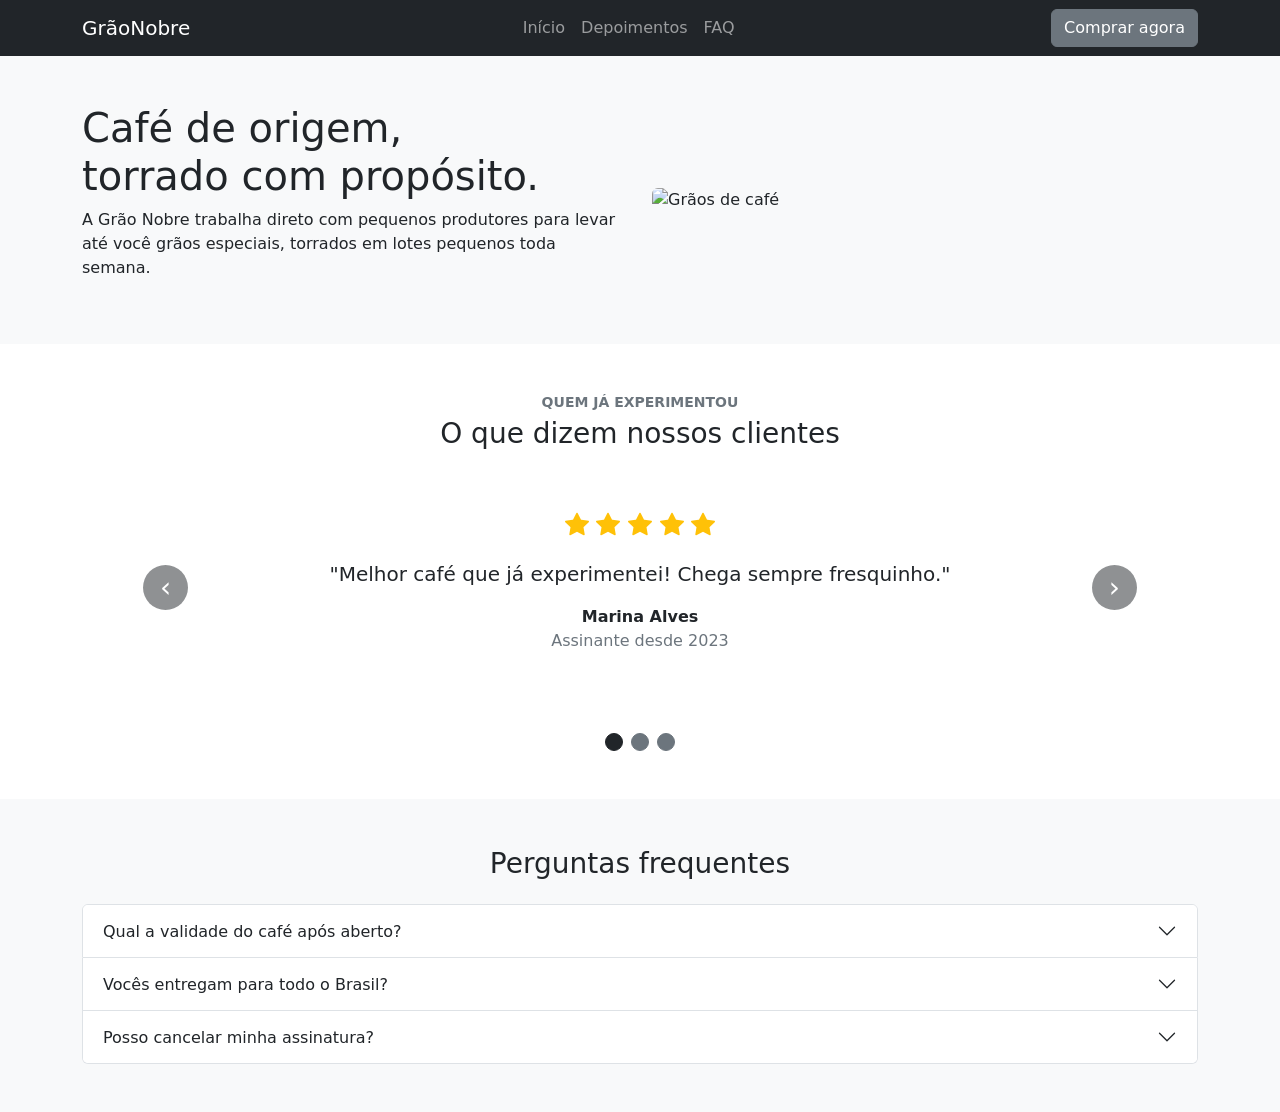
==== Bootstrap/index.html @ 3f0b8aff "Atividade tailwind" ====
<!doctype html>
<html lang="pt-br">
  <head>
    <meta charset="UTF-8" />
    <meta name="viewport" content="width=device-width, initial-scale=1.0" />
    <link href="https://cdn.jsdelivr.net/npm/bootstrap@5.3.8/dist/css/bootstrap.min.css"rel="stylesheet"/>
    <link href="https://cdn.jsdelivr.net/npm/bootstrap-icons@1.11.3/font/bootstrap-icons.min.css"rel="stylesheet"/>
    <title>GrãoNobre</title>
  </head>

  <body>
    <nav class="navbar navbar-dark bg-dark">
      <div class="container">
        <a class="navbar-brand" href="#inicio">GrãoNobre</a>

        <div class="navbar-nav flex-row gap-3">
          <a class="nav-link" href="#inicio">Início</a>
          <a class="nav-link" href="#depoimentos">Depoimentos</a>
          <a class="nav-link" href="#faq">FAQ</a>
        </div>

        <button
          type="button"
          class="btn btn-secondary"
          data-bs-toggle="modal"
          data-bs-target="#modalPedido">Comprar agora</button>
      </div>
    </nav>

    <section id="inicio" class="container-fluid bg-light py-5">
      <div class="container">
        <div class="row align-items-center">
          <div class="col-md-6">
            <h1>
              Café de origem,<br />
              torrado com propósito.
            </h1>

            <p>
              A Grão Nobre trabalha direto com pequenos produtores para levar
              até você grãos especiais, torrados em lotes pequenos toda semana.
            </p>
          </div>

          <div class="col-md-5">
            <img src="https://kapeh.com.br/wp-content/uploads/2024/10/cafe-arabica.jpg.webp"class="img-fluid rounded"alt="Grãos de café"/>
          </div>
        </div>
      </div>
    </section>

    <section id="depoimentos" class="container-fluid bg-white py-5">
      <div class="container text-center">
        <p class="text-uppercase small fw-bold text-secondary mb-1">
          Quem já experimentou
        </p>

        <h3>O que dizem nossos clientes</h3>

        <div
          id="depoimentoscarrossel"
          class="carousel slide carousel-dark"
          data-bs-interval="false"
        >
          <div class="carousel-inner">
            <div class="carousel-item active">
              <div class="p-5">
                <p class="text-warning fs-4">
                  <i class="bi bi-star-fill"></i>
                  <i class="bi bi-star-fill"></i>
                  <i class="bi bi-star-fill"></i>
                  <i class="bi bi-star-fill"></i>
                  <i class="bi bi-star-fill"></i>
                </p>

                <p class="fs-5">
                  "Melhor café que já experimentei! Chega sempre fresquinho."
                </p>

                <strong>Marina Alves</strong>

                <p class="text-secondary">Assinante desde 2023</p>
              </div>
            </div>

            <div class="carousel-item">
              <div class="p-5">
                <p class="text-warning fs-4">
                  <i class="bi bi-star-fill"></i>
                  <i class="bi bi-star-fill"></i>
                  <i class="bi bi-star-fill"></i>
                  <i class="bi bi-star-fill"></i>
                  <i class="bi bi-star-fill"></i>
                </p>

                <p class="fs-5">
                  "Café delicioso e entrega super rápida. Adorei!"
                </p>

                <strong>Julia Martins</strong>

                <p class="text-secondary">Cliente desde 2024</p>
              </div>
            </div>

            <div class="carousel-item">
              <div class="p-5">
                <p class="text-warning fs-4">
                  <i class="bi bi-star-fill"></i>
                  <i class="bi bi-star-fill"></i>
                  <i class="bi bi-star-fill"></i>
                  <i class="bi bi-star-fill"></i>
                  <i class="bi bi-star-fill"></i>
                </p>

                <p class="fs-5">"A qualidade dos grãos é incrível!"</p>

                <strong>Lucas Ferreira</strong>

                <p class="text-secondary">Assinante desde 2025</p>
              </div>
            </div>
          </div>

          <button
            class="carousel-control-prev"
            type="button"
            data-bs-target="#depoimentoscarrossel"
            data-bs-slide="prev"
            aria-label="Avaliação anterior"
          >
            <span
              class="rounded-circle bg-dark text-white d-flex align-items-center justify-content-center fs-3"
              style="width: 45px; height: 45px"
              aria-hidden="true"
              >‹</span
            >
          </button>

          <button
            class="carousel-control-next"
            type="button"
            data-bs-target="#depoimentoscarrossel"
            data-bs-slide="next"
            aria-label="Próxima avaliação"
          >
            <span
              class="rounded-circle bg-dark text-white d-flex align-items-center justify-content-center fs-3"
              style="width: 45px; height: 45px"
              aria-hidden="true"
              >›</span
            >
          </button>
        </div>

        <div class="d-flex justify-content-center gap-2 mt-3">
          <button
            type="button"
            class="btn btn-dark rounded-circle p-1"
            aria-label="Avaliação 1"
            onclick="
              bootstrap.Carousel.getOrCreateInstance(
                document.getElementById('depoimentoscarrossel'),
              ).to(0)
            "
          >
            <span class="d-block" style="width: 8px; height: 8px"></span>
          </button>

          <button
            type="button"
            class="btn btn-secondary rounded-circle p-1"
            aria-label="Avaliação 2"
            onclick="
              bootstrap.Carousel.getOrCreateInstance(
                document.getElementById('depoimentoscarrossel'),
              ).to(1)
            "
          >
            <span class="d-block" style="width: 8px; height: 8px"></span>
          </button>

          <button
            type="button"
            class="btn btn-secondary rounded-circle p-1"
            aria-label="Avaliação 3"
            onclick="
              bootstrap.Carousel.getOrCreateInstance(
                document.getElementById('depoimentoscarrossel'),
              ).to(2)
            "
          >
            <span class="d-block" style="width: 8px; height: 8px"></span>
          </button>
        </div>
      </div>
    </section>

    <section id="faq" class="container-fluid bg-light py-5">
      <div class="container">
        <h3 class="text-center mb-4">Perguntas frequentes</h3>

        <div class="accordion" id="faqAccordion">
          <div class="accordion-item">
            <h2 class="accordion-header">
              <button
                class="accordion-button collapsed"
                type="button"
                data-bs-toggle="collapse"
                data-bs-target="#perguntaUm"
              >
                Qual a validade do café após aberto?
              </button>
            </h2>

            <div
              id="perguntaUm"
              class="accordion-collapse collapse"
              data-bs-parent="#faqAccordion"
            >
              <div class="accordion-body">
                Recomendamos manter a embalagem bem fechada para conservar o
                aroma e o sabor do café.
              </div>
            </div>
          </div>

          <div class="accordion-item">
            <h2 class="accordion-header">
              <button
                class="accordion-button collapsed"
                type="button"
                data-bs-toggle="collapse"
                data-bs-target="#perguntaDois"
              >
                Vocês entregam para todo o Brasil?
              </button>
            </h2>

            <div
              id="perguntaDois"
              class="accordion-collapse collapse"
              data-bs-parent="#faqAccordion"
            >
              <div class="accordion-body">
                Consulte as opções de entrega disponíveis para o seu CEP.
              </div>
            </div>
          </div>

          <div class="accordion-item">
            <h2 class="accordion-header">
              <button
                class="accordion-button collapsed"
                type="button"
                data-bs-toggle="collapse"
                data-bs-target="#perguntaTres"
              >
                Posso cancelar minha assinatura?
              </button>
            </h2>

            <div
              id="perguntaTres"
              class="accordion-collapse collapse"
              data-bs-parent="#faqAccordion"
            >
              <div class="accordion-body">
                Entre em contato com nosso atendimento para solicitar o
                cancelamento.
              </div>
            </div>
          </div>
        </div>
      </div>
    </section>

    <!-- Modal de pedido -->
<div
  class="modal fade"
  id="modalPedido"
  tabindex="-1"
  aria-labelledby="tituloModalPedido"
  aria-hidden="true"
>
  <div class="modal-dialog modal-dialog-centered">
    <div class="modal-content">

      <div class="modal-header">
        <h5 class="modal-title" id="tituloModalPedido">Faça seu pedido:</h5>
        <button
          type="button"
          class="btn-close"
          data-bs-dismiss="modal"
          aria-label="Fechar"
        ></button>
      </div>

      <div class="modal-body">
        <div class="form-check mb-3">
          <input class="form-check-input" type="checkbox" id="kitDegustacao" />
          <label class="form-check-label" for="kitDegustacao">
            Kit de degustação
          </label>
        </div>

        <div class="form-check mb-3">
          <input class="form-check-input" type="checkbox" id="pacote1" />
          <label class="form-check-label" for="pacote1">
            1 pacote de 250g
          </label>
        </div>

        <div class="form-check">
          <input class="form-check-input" type="checkbox" id="pacote5" />
          <label class="form-check-label" for="pacote5">
            5 pacotes de 250g
          </label>
        </div>
      </div>

      <div class="modal-footer">
        <a href="#" class="btn btn-primary">Ir para o carrinho</a>
      </div>

    </div>
  </div>
</div>

    <script src="https://cdn.jsdelivr.net/npm/bootstrap@5.3.8/dist/js/bootstrap.bundle.min.js"></script>
  </body>
</html>
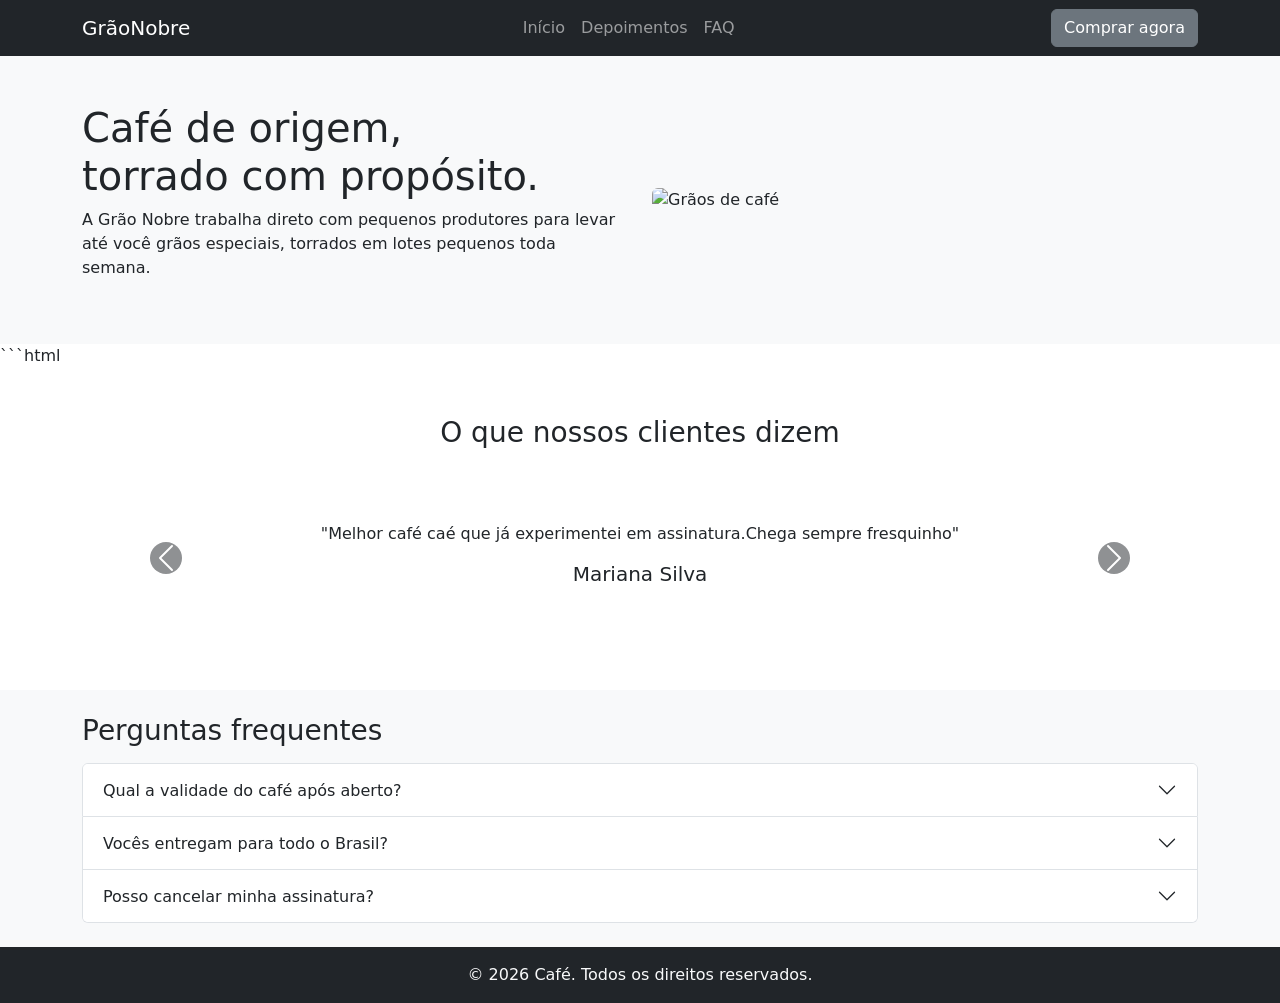
==== commit 124bf87d: "Atividade tailwind" ====
--- a/Bootstrap/index.html
+++ b/Bootstrap/index.html
@@ -1,332 +1,202 @@
 <!doctype html>
 <html lang="pt-br">
-  <head>
-    <meta charset="UTF-8" />
-    <meta name="viewport" content="width=device-width, initial-scale=1.0" />
-    <link href="https://cdn.jsdelivr.net/npm/bootstrap@5.3.8/dist/css/bootstrap.min.css"rel="stylesheet"/>
-    <link href="https://cdn.jsdelivr.net/npm/bootstrap-icons@1.11.3/font/bootstrap-icons.min.css"rel="stylesheet"/>
-    <title>GrãoNobre</title>
-  </head>
-
-  <body>
-    <nav class="navbar navbar-dark bg-dark">
-      <div class="container">
-        <a class="navbar-brand" href="#inicio">GrãoNobre</a>
-
-        <div class="navbar-nav flex-row gap-3">
-          <a class="nav-link" href="#inicio">Início</a>
-          <a class="nav-link" href="#depoimentos">Depoimentos</a>
-          <a class="nav-link" href="#faq">FAQ</a>
-        </div>
-
-        <button
-          type="button"
-          class="btn btn-secondary"
-          data-bs-toggle="modal"
-          data-bs-target="#modalPedido">Comprar agora</button>
-      </div>
-    </nav>
-
-    <section id="inicio" class="container-fluid bg-light py-5">
-      <div class="container">
-        <div class="row align-items-center">
-          <div class="col-md-6">
-            <h1>
-              Café de origem,<br />
-              torrado com propósito.
-            </h1>
-
-            <p>
-              A Grão Nobre trabalha direto com pequenos produtores para levar
-              até você grãos especiais, torrados em lotes pequenos toda semana.
-            </p>
-          </div>
-
-          <div class="col-md-5">
-            <img src="https://kapeh.com.br/wp-content/uploads/2024/10/cafe-arabica.jpg.webp"class="img-fluid rounded"alt="Grãos de café"/>
-          </div>
-        </div>
-      </div>
-    </section>
-
-    <section id="depoimentos" class="container-fluid bg-white py-5">
-      <div class="container text-center">
-        <p class="text-uppercase small fw-bold text-secondary mb-1">
-          Quem já experimentou
-        </p>
-
-        <h3>O que dizem nossos clientes</h3>
-
-        <div
-          id="depoimentoscarrossel"
-          class="carousel slide carousel-dark"
-          data-bs-interval="false"
-        >
-          <div class="carousel-inner">
-            <div class="carousel-item active">
-              <div class="p-5">
-                <p class="text-warning fs-4">
-                  <i class="bi bi-star-fill"></i>
-                  <i class="bi bi-star-fill"></i>
-                  <i class="bi bi-star-fill"></i>
-                  <i class="bi bi-star-fill"></i>
-                  <i class="bi bi-star-fill"></i>
-                </p>
-
-                <p class="fs-5">
-                  "Melhor café que já experimentei! Chega sempre fresquinho."
-                </p>
-
-                <strong>Marina Alves</strong>
-
-                <p class="text-secondary">Assinante desde 2023</p>
-              </div>
+
+<head>
+  <meta charset="UTF-8" />
+  <meta name="viewport" content="width=device-width, initial-scale=1.0" />
+  <link href="https://cdn.jsdelivr.net/npm/bootstrap@5.3.8/dist/css/bootstrap.min.css" rel="stylesheet" />
+  <link href="https://cdn.jsdelivr.net/npm/bootstrap-icons@1.11.3/font/bootstrap-icons.min.css" rel="stylesheet" />
+  <title>GrãoNobre</title>
+</head>
+
+<body>
+  <nav class="navbar navbar-dark bg-dark">
+    <div class="container">
+      <a class="navbar-brand" href="#inicio">GrãoNobre</a>
+
+      <div class="navbar-nav flex-row gap-3">
+        <a class="nav-link" href="#inicio">Início</a>
+        <a class="nav-link" href="#depoimentos">Depoimentos</a>
+        <a class="nav-link" href="#faq">FAQ</a>
+      </div>
+
+      <button type="button" class="btn btn-secondary" data-bs-toggle="modal" data-bs-target="#modalPedido">Comprar
+        agora</button>
+    </div>
+  </nav>
+
+  <section id="inicio" class="container-fluid bg-light py-5">
+    <div class="container">
+      <div class="row align-items-center">
+        <div class="col-md-6">
+          <h1>
+            Café de origem,<br />
+            torrado com propósito.
+          </h1>
+
+          <p>
+            A Grão Nobre trabalha direto com pequenos produtores para levar
+            até você grãos especiais, torrados em lotes pequenos toda semana.
+          </p>
+        </div>
+
+        <div class="col-md-5">
+          <img src="https://kapeh.com.br/wp-content/uploads/2024/10/cafe-arabica.jpg.webp" class="img-fluid rounded"
+            alt="Grãos de café" />
+        </div>
+      </div>
+    </div>
+  </section>
+
+  ```html
+  <section id="depoimentos" class="container py-5">
+    <h3 class="text-center mb-4">O que nossos clientes dizem</h3>
+  
+    <div id="depoimentoscarrossel" class="carousel slide">
+  
+      <div class="carousel-indicators">
+        <button type="button" data-bs-target="#depoimentoscarrossel" data-bs-slide-to="0" class="active"
+          aria-current="true" aria-label="Avaliação 1"></button>
+  
+        <button type="button" data-bs-target="#depoimentoscarrossel" data-bs-slide-to="1"
+          aria-label="Avaliação 2"></button>
+  
+        <button type="button" data-bs-target="#depoimentoscarrossel" data-bs-slide-to="2"
+          aria-label="Avaliação 3"></button>
+      </div>
+  
+      <div class="carousel-inner">
+  
+        <div class="carousel-item active">
+          <div class="text-center p-5 ">
+            <p>"Melhor café caé que já experimentei em assinatura.Chega sempre fresquinho"</p>
+            <h5>Mariana Silva</h5>
+          </div>
+        </div>
+  
+        <div class="carousel-item">
+          <div class="text-center p-5 ">
+            <p>"A qualidade é ótima. Com certeza vou comprar novamente."</p>
+            <h5>João Santos</h5>
+          </div>
+        </div>
+  
+        <div class="carousel-item">
+          <div class="text-center p-5 ">
+            <p>"O atendimento foi muito bom e o café é maravilhoso."</p>
+            <h5>Beatriz Oliveira</h5>
+          </div>
+        </div>
+  
+      </div>
+  
+      <button class="carousel-control-prev" type="button" data-bs-target="#depoimentoscarrossel" data-bs-slide="prev">
+        <span class="carousel-control-prev-icon bg-dark rounded-circle"></span>
+        <span class="visually-hidden">Anterior</span>
+      </button>
+  
+      <button class="carousel-control-next" type="button" data-bs-target="#depoimentoscarrossel" data-bs-slide="next">
+        <span class="carousel-control-next-icon bg-dark rounded-circle"></span>
+        <span class="visually-hidden">Próximo</span>
+      </button>
+  
+    </div>
+  </section>
+
+  <section id="faq" class="bg-light py-4">
+    <div class="container">
+      <h3 class="mb-3">Perguntas frequentes</h3>
+
+      <div class="accordion" id="faqAccordion">
+
+        <div class="accordion-item">
+          <h2 class="accordion-header">
+            <button class="accordion-button collapsed" data-bs-toggle="collapse" data-bs-target="#perguntaUm">
+              Qual a validade do café após aberto?
+            </button>
+          </h2>
+          <div id="perguntaUm" class="accordion-collapse collapse" data-bs-parent="#faqAccordion">
+            <div class="accordion-body">
+              Mantenha a embalagem fechada para conservar o sabor do café.
             </div>
-
-            <div class="carousel-item">
-              <div class="p-5">
-                <p class="text-warning fs-4">
-                  <i class="bi bi-star-fill"></i>
-                  <i class="bi bi-star-fill"></i>
-                  <i class="bi bi-star-fill"></i>
-                  <i class="bi bi-star-fill"></i>
-                  <i class="bi bi-star-fill"></i>
-                </p>
-
-                <p class="fs-5">
-                  "Café delicioso e entrega super rápida. Adorei!"
-                </p>
-
-                <strong>Julia Martins</strong>
-
-                <p class="text-secondary">Cliente desde 2024</p>
-              </div>
+          </div>
+        </div>
+
+        <div class="accordion-item">
+          <h2 class="accordion-header">
+            <button class="accordion-button collapsed" data-bs-toggle="collapse" data-bs-target="#perguntaDois">
+              Vocês entregam para todo o Brasil?
+            </button>
+          </h2>
+          <div id="perguntaDois" class="accordion-collapse collapse" data-bs-parent="#faqAccordion">
+            <div class="accordion-body">
+              Consulte a entrega para o seu CEP.
             </div>
-
-            <div class="carousel-item">
-              <div class="p-5">
-                <p class="text-warning fs-4">
-                  <i class="bi bi-star-fill"></i>
-                  <i class="bi bi-star-fill"></i>
-                  <i class="bi bi-star-fill"></i>
-                  <i class="bi bi-star-fill"></i>
-                  <i class="bi bi-star-fill"></i>
-                </p>
-
-                <p class="fs-5">"A qualidade dos grãos é incrível!"</p>
-
-                <strong>Lucas Ferreira</strong>
-
-                <p class="text-secondary">Assinante desde 2025</p>
-              </div>
+          </div>
+        </div>
+
+        <div class="accordion-item">
+          <h2 class="accordion-header">
+            <button class="accordion-button collapsed" data-bs-toggle="collapse" data-bs-target="#perguntaTres">
+              Posso cancelar minha assinatura?
+            </button>
+          </h2>
+          <div id="perguntaTres" class="accordion-collapse collapse" data-bs-parent="#faqAccordion">
+            <div class="accordion-body">
+              Entre em contato com o atendimento para cancelar.
             </div>
           </div>
-
-          <button
-            class="carousel-control-prev"
-            type="button"
-            data-bs-target="#depoimentoscarrossel"
-            data-bs-slide="prev"
-            aria-label="Avaliação anterior"
-          >
-            <span
-              class="rounded-circle bg-dark text-white d-flex align-items-center justify-content-center fs-3"
-              style="width: 45px; height: 45px"
-              aria-hidden="true"
-              >‹</span
-            >
-          </button>
-
-          <button
-            class="carousel-control-next"
-            type="button"
-            data-bs-target="#depoimentoscarrossel"
-            data-bs-slide="next"
-            aria-label="Próxima avaliação"
-          >
-            <span
-              class="rounded-circle bg-dark text-white d-flex align-items-center justify-content-center fs-3"
-              style="width: 45px; height: 45px"
-              aria-hidden="true"
-              >›</span
-            >
-          </button>
-        </div>
-
-        <div class="d-flex justify-content-center gap-2 mt-3">
-          <button
-            type="button"
-            class="btn btn-dark rounded-circle p-1"
-            aria-label="Avaliação 1"
-            onclick="
-              bootstrap.Carousel.getOrCreateInstance(
-                document.getElementById('depoimentoscarrossel'),
-              ).to(0)
-            "
-          >
-            <span class="d-block" style="width: 8px; height: 8px"></span>
-          </button>
-
-          <button
-            type="button"
-            class="btn btn-secondary rounded-circle p-1"
-            aria-label="Avaliação 2"
-            onclick="
-              bootstrap.Carousel.getOrCreateInstance(
-                document.getElementById('depoimentoscarrossel'),
-              ).to(1)
-            "
-          >
-            <span class="d-block" style="width: 8px; height: 8px"></span>
-          </button>
-
-          <button
-            type="button"
-            class="btn btn-secondary rounded-circle p-1"
-            aria-label="Avaliação 3"
-            onclick="
-              bootstrap.Carousel.getOrCreateInstance(
-                document.getElementById('depoimentoscarrossel'),
-              ).to(2)
-            "
-          >
-            <span class="d-block" style="width: 8px; height: 8px"></span>
-          </button>
-        </div>
-      </div>
-    </section>
-
-    <section id="faq" class="container-fluid bg-light py-5">
-      <div class="container">
-        <h3 class="text-center mb-4">Perguntas frequentes</h3>
-
-        <div class="accordion" id="faqAccordion">
-          <div class="accordion-item">
-            <h2 class="accordion-header">
-              <button
-                class="accordion-button collapsed"
-                type="button"
-                data-bs-toggle="collapse"
-                data-bs-target="#perguntaUm"
-              >
-                Qual a validade do café após aberto?
-              </button>
-            </h2>
-
-            <div
-              id="perguntaUm"
-              class="accordion-collapse collapse"
-              data-bs-parent="#faqAccordion"
-            >
-              <div class="accordion-body">
-                Recomendamos manter a embalagem bem fechada para conservar o
-                aroma e o sabor do café.
-              </div>
-            </div>
-          </div>
-
-          <div class="accordion-item">
-            <h2 class="accordion-header">
-              <button
-                class="accordion-button collapsed"
-                type="button"
-                data-bs-toggle="collapse"
-                data-bs-target="#perguntaDois"
-              >
-                Vocês entregam para todo o Brasil?
-              </button>
-            </h2>
-
-            <div
-              id="perguntaDois"
-              class="accordion-collapse collapse"
-              data-bs-parent="#faqAccordion"
-            >
-              <div class="accordion-body">
-                Consulte as opções de entrega disponíveis para o seu CEP.
-              </div>
-            </div>
-          </div>
-
-          <div class="accordion-item">
-            <h2 class="accordion-header">
-              <button
-                class="accordion-button collapsed"
-                type="button"
-                data-bs-toggle="collapse"
-                data-bs-target="#perguntaTres"
-              >
-                Posso cancelar minha assinatura?
-              </button>
-            </h2>
-
-            <div
-              id="perguntaTres"
-              class="accordion-collapse collapse"
-              data-bs-parent="#faqAccordion"
-            >
-              <div class="accordion-body">
-                Entre em contato com nosso atendimento para solicitar o
-                cancelamento.
-              </div>
-            </div>
-          </div>
-        </div>
-      </div>
-    </section>
-
-    <!-- Modal de pedido -->
-<div
-  class="modal fade"
-  id="modalPedido"
-  tabindex="-1"
-  aria-labelledby="tituloModalPedido"
-  aria-hidden="true"
->
-  <div class="modal-dialog modal-dialog-centered">
-    <div class="modal-content">
-
-      <div class="modal-header">
-        <h5 class="modal-title" id="tituloModalPedido">Faça seu pedido:</h5>
-        <button
-          type="button"
-          class="btn-close"
-          data-bs-dismiss="modal"
-          aria-label="Fechar"
-        ></button>
-      </div>
-
-      <div class="modal-body">
-        <div class="form-check mb-3">
-          <input class="form-check-input" type="checkbox" id="kitDegustacao" />
-          <label class="form-check-label" for="kitDegustacao">
-            Kit de degustação
-          </label>
-        </div>
-
-        <div class="form-check mb-3">
-          <input class="form-check-input" type="checkbox" id="pacote1" />
-          <label class="form-check-label" for="pacote1">
-            1 pacote de 250g
-          </label>
-        </div>
-
-        <div class="form-check">
-          <input class="form-check-input" type="checkbox" id="pacote5" />
-          <label class="form-check-label" for="pacote5">
-            5 pacotes de 250g
-          </label>
-        </div>
-      </div>
-
-      <div class="modal-footer">
-        <a href="#" class="btn btn-primary">Ir para o carrinho</a>
-      </div>
-
+        </div>
+
+      </div>
+    </div>
+  </section>
+
+  <div class="modal fade" id="modalPedido" tabindex="-1" aria-labelledby="tituloModalPedido" aria-hidden="true">
+    <div class="modal-dialog modal-dialog-centered">
+      <div class="modal-content">
+
+        <div class="modal-header">
+          <h5 class="modal-title" id="tituloModalPedido">Faça seu pedido:</h5>
+          <button type="button" class="btn-close" data-bs-dismiss="modal" aria-label="Fechar"></button>
+        </div>
+
+        <div class="modal-body">
+          <div class="form-check mb-3">
+            <input class="form-check-input" type="checkbox" id="kitDegustacao" />
+            <label class="form-check-label" for="kitDegustacao">
+              Kit de degustação
+            </label>
+          </div>
+
+          <div class="form-check mb-3">
+            <input class="form-check-input" type="checkbox" id="pacote1" />
+            <label class="form-check-label" for="pacote1">
+              1 pacote de 250g
+            </label>
+          </div>
+
+          <div class="form-check">
+            <input class="form-check-input" type="checkbox" id="pacote5" />
+            <label class="form-check-label" for="pacote5">
+              5 pacotes de 250g
+            </label>
+          </div>
+        </div>
+
+        <div class="modal-footer">
+          <a href="#" class="btn btn-primary">Ir para o carrinho</a>
+        </div>
+
+      </div>
     </div>
   </div>
-</div>
-
-    <script src="https://cdn.jsdelivr.net/npm/bootstrap@5.3.8/dist/js/bootstrap.bundle.min.js"></script>
-  </body>
-</html>
+
+  <footer class="bg-dark text-light text-center py-3">
+    <p class="mb-0">&copy; 2026 Café. Todos os direitos reservados.</p>
+  </footer>
+
+  <script src="https://cdn.jsdelivr.net/npm/bootstrap@5.3.8/dist/js/bootstrap.bundle.min.js"></script>
+</body>
+
+</html>
